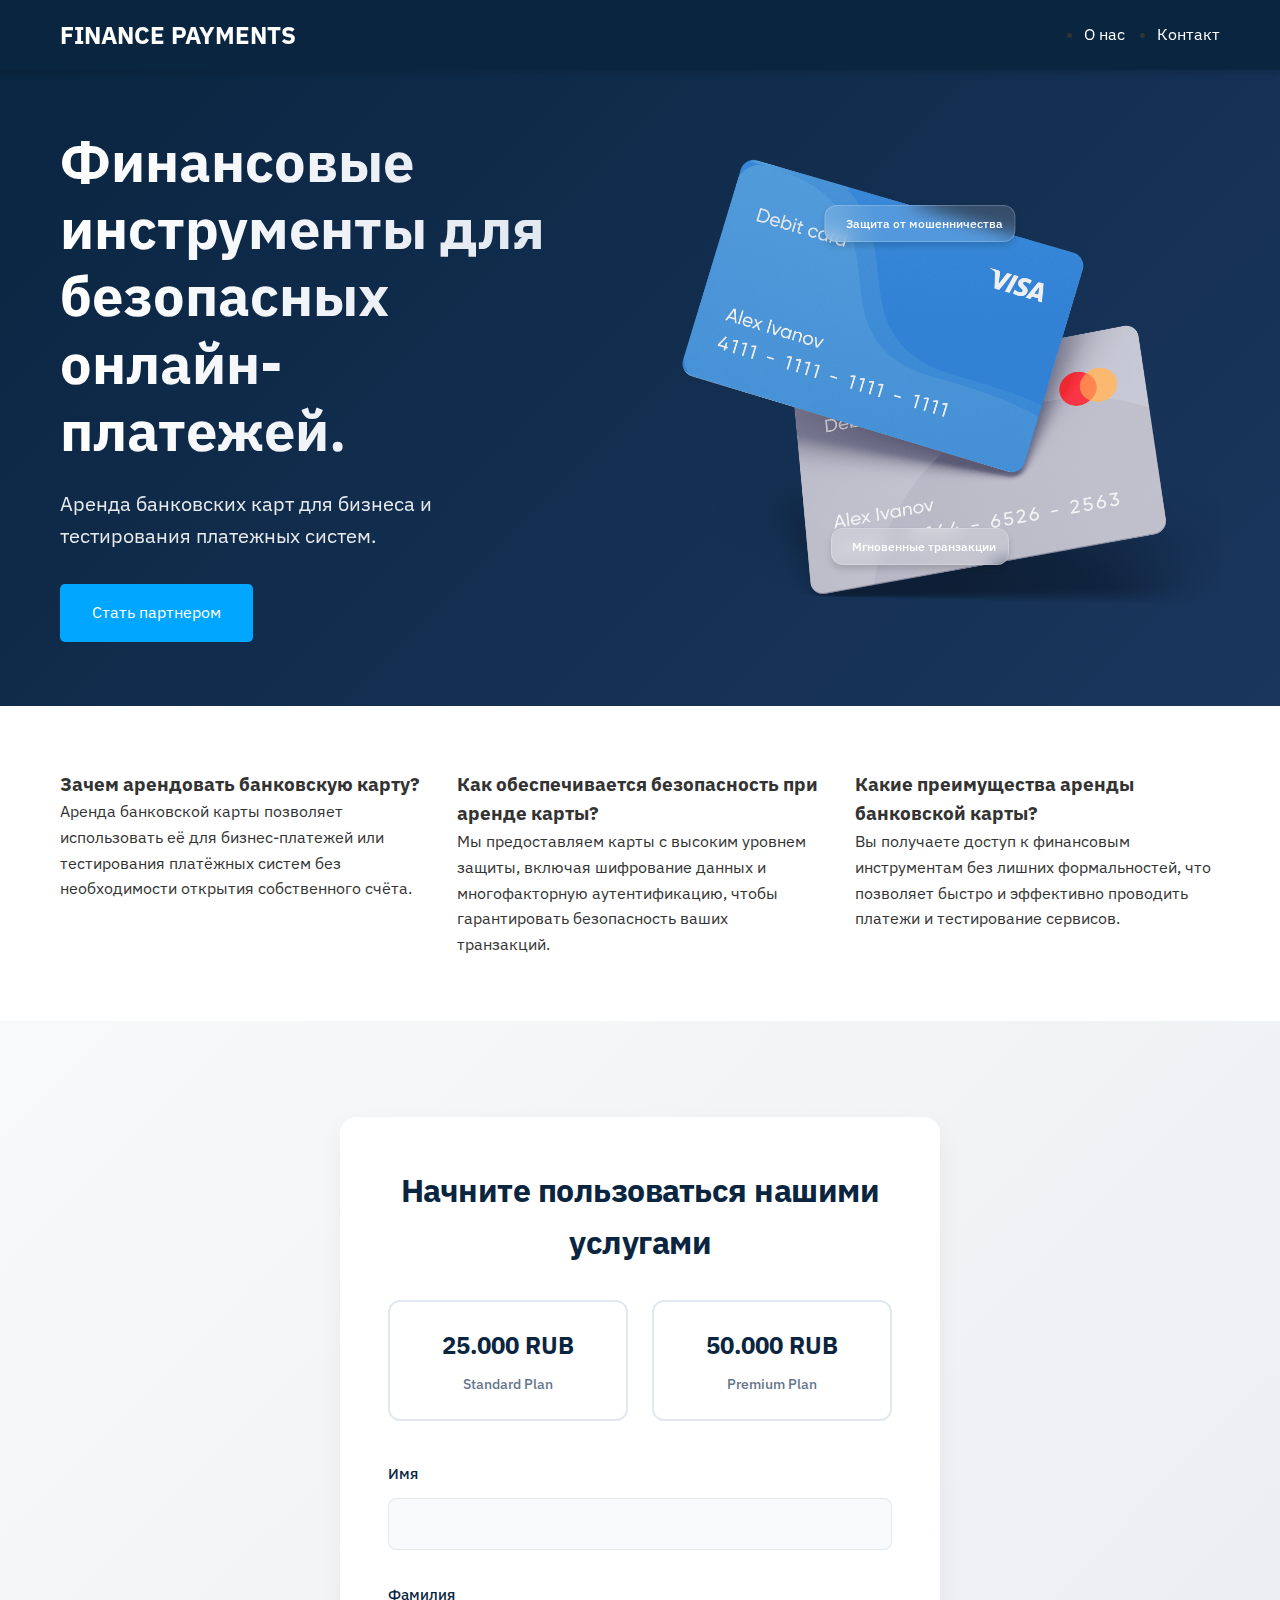
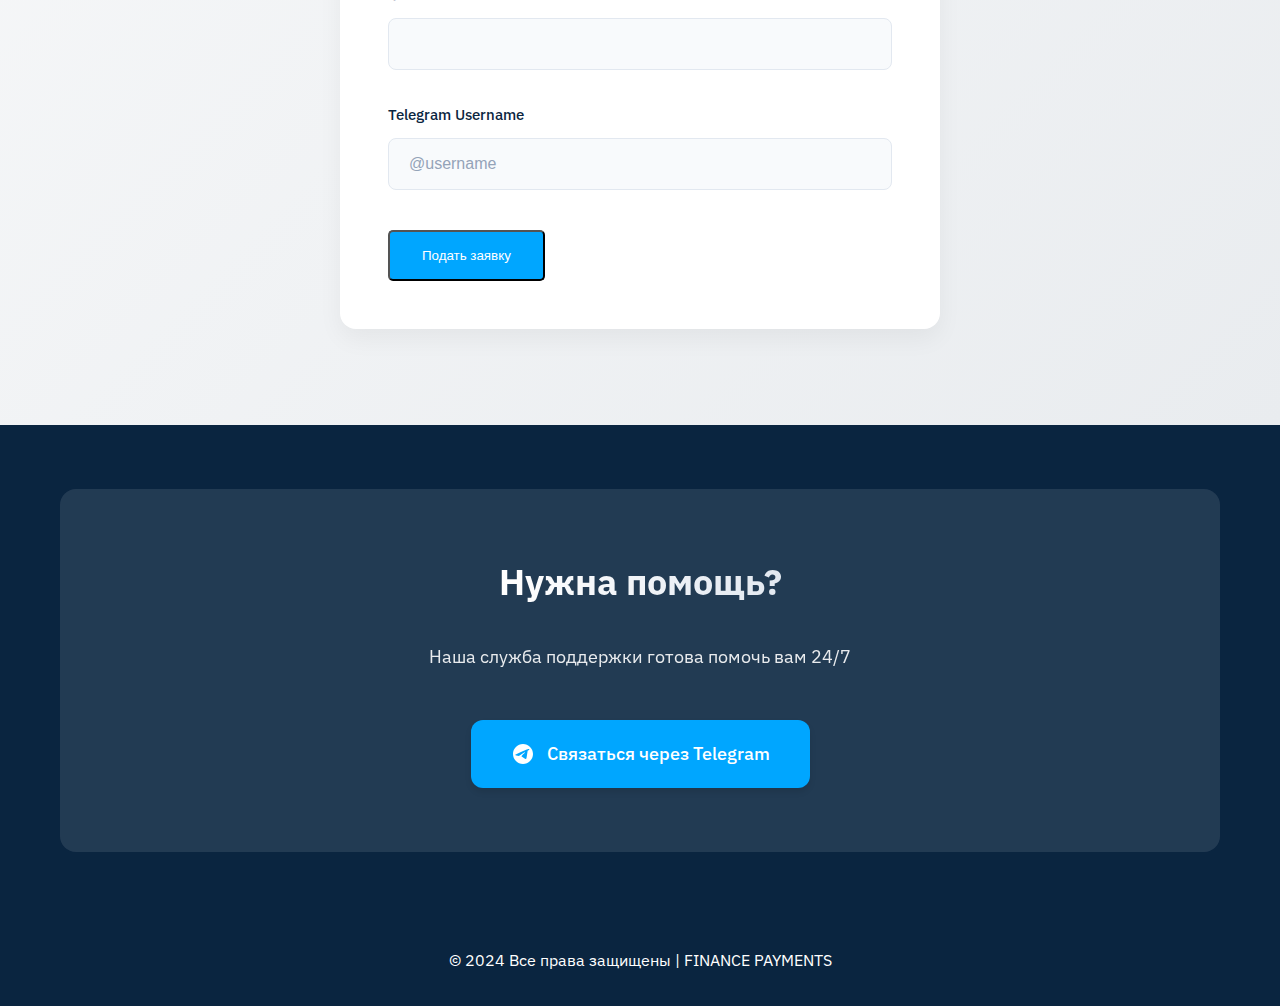
==== index.html @ 1ff68b88 "First commit" ====
<!DOCTYPE html>
<html lang="ru">
<head>
    <meta charset="UTF-8">
    <meta name="viewport" content="width=device-width, initial-scale=1.0">
    <title>FINANCE PAYMENTS - Bank Card Rental Services</title>
    <link rel="preconnect" href="https://fonts.googleapis.com">
    <link rel="preconnect" href="https://fonts.gstatic.com" crossorigin>
    <link href="https://fonts.googleapis.com/css2?family=IBM+Plex+Sans:wght@400;500;600;700&display=swap" rel="stylesheet">
    <link rel="stylesheet" href="styles.css">
</head>
<body>
    <header>
        <div class="container header-content">
            <a href="#" class="logo">FINANCE PAYMENTS</a>
            <nav>
                <ul class="nav-menu">
                    <li><a href="#benefits">О нас</a></li>
                    <li><a href="#contact">Контакт</a></li>
                </ul>
                <div class="burger-menu">
                    <svg width="24" height="24" viewBox="0 0 24 24" fill="none" stroke="white" stroke-width="2">
                        <line x1="3" y1="12" x2="21" y2="12"></line>
                        <line x1="3" y1="6" x2="21" y2="6"></line>
                        <line x1="3" y1="18" x2="21" y2="18"></line>
                    </svg>
                </div>
            </nav>
        </div>
    </header>

    <section class="hero">
        <div class="container hero-content">
            <div class="hero-text">
                <h1>Финансовые инструменты для безопасных онлайн-платежей.</h1>
                <p>Аренда банковских карт для бизнеса и тестирования платежных систем.</p>
                <a href="#signup" class="cta-button">Стать партнером</a>
            </div>
            <div class="hero-image animated">
                <img src="./images/cards.png" alt="Банковские карты">
                <div class="floating-card card-1">
                    <i class="fas fa-shield-alt"></i>
                    <span>Защита от мошенничества</span>
                </div>
                <div class="floating-card card-2">
                    <i class="fas fa-clock"></i>
                    <span>Мгновенные транзакции</span>
                </div>
            </div>
        </div>
    </section>

    <section id="benefits" class="benefits">
        <div class="container">
            <div class="benefits-grid">
                <div class="benefit-card">
                    <h3>Зачем арендовать банковскую карту?</h3>
                    <p>Аренда банковской карты позволяет использовать её для бизнес-платежей или тестирования платёжных систем без необходимости открытия собственного счёта.</p>
                </div>
                <div class="benefit-card">
                    <h3>Как обеспечивается безопасность при аренде карты?</h3>
                    <p>Мы предоставляем карты с высоким уровнем защиты, включая шифрование данных и многофакторную аутентификацию, чтобы гарантировать безопасность ваших транзакций.</p>
                </div>
                <div class="benefit-card">
                    <h3>Какие преимущества аренды банковской карты?</h3>
                    <p>Вы получаете доступ к финансовым инструментам без лишних формальностей, что позволяет быстро и эффективно проводить платежи и тестирование сервисов.</p>
                </div>
            </div>
        </div>
    </section>

    <section id="signup" class="signup">
        <div class="container">
            <div class="form-container">
                <h2>Начните пользоваться нашими услугами</h2>
                <form id="application-form">
                    <div class="amount-selector">
                        <div class="amount-option" data-amount="25000">
                            <h3>25.000 RUB</h3>
                            <p>Standard Plan</p>
                        </div>
                        <div class="amount-option" data-amount="50000">
                            <h3>50.000 RUB</h3>
                            <p>Premium Plan</p>
                        </div>
                    </div>
                    <div id="amount-error"></div>
                    <input type="hidden" id="selected-amount" name="amount" value="">

                    <div class="form-group">
                        <label for="name">Имя</label>
                        <input type="text" id="name" name="name" required>
                    </div>

                    <div class="form-group">
                        <label for="surname">Фамилия</label>
                        <input type="text" id="surname" name="surname" required>
                    </div>

                    <div class="form-group">
                        <label for="telegram">Telegram Username</label>
                        <input type="text" id="telegram" name="telegram" placeholder="@username" required>
                    </div>

                    <button type="submit" class="cta-button">Подать заявку</button>
                </form>
            </div>
        </div>
    </section>

    <section id="contact" class="support">
        <div class="container">
            <div class="support-box">
                <h2>Нужна помощь?</h2>
                <p>Наша служба поддержки готова помочь вам 24/7</p>
                <a href="https://t.me/Fpaymen" class="telegram-button">
                    <svg width="24" height="24" viewBox="0 0 24 24" fill="currentColor">
                        <path d="M12 2C6.48 2 2 6.48 2 12s4.48 10 10 10 10-4.48 10-10S17.52 2 12 2zm4.64 6.8c-.15 1.58-.8 5.42-1.13 7.19-.14.75-.42 1-.68 1.03-.58.05-1.02-.38-1.58-.75-.88-.58-1.38-.94-2.23-1.5-.99-.65-.35-1.01.22-1.59.15-.15 2.71-2.48 2.76-2.69.01-.03.01-.14-.05-.2-.06-.06-.17-.04-.24-.02-.1.02-1.77 1.13-5.01 3.31-.47.32-.9.48-1.29.47-.42-.01-1.23-.24-1.83-.44-.74-.25-1.33-.38-1.28-.81.03-.22.35-.44.96-.66 3.78-1.65 6.31-2.74 7.58-3.27 3.61-1.51 4.36-1.77 4.85-1.78.11 0 .35.03.51.14.13.1.17.23.19.33.02.12.01.24.01.24z"/>
                    </svg>
                    Связаться через Telegram
                </a>
            </div>
        </div>
    </section>
    <footer>
        <div class="container">
            <p>© 2024 Все права защищены | FINANCE PAYMENTS</p>
        </div>
    </footer>

    <script src="script.js"></script>
</body>
</html>
---- styles.css ----
:root {
  --primary-color: #0a2540;
  --secondary-color: #ffffff;
  --accent-color: #00a6ff;
  --text-color: #333333;
  --shadow: 0 4px 6px rgba(0, 0, 0, 0.1);
  --transition: all 0.3s ease;
}

* {
  margin: 0;
  padding: 0;
  box-sizing: border-box;
}

body {
  font-family: 'IBM Plex Sans', sans-serif;
  line-height: 1.6;
  color: var(--text-color);
}

.container {
  max-width: 1200px;
  margin: 0 auto;
  padding: 0 20px;
}

/* Header */
header {
  background-color: var(--primary-color);
  padding: 1rem 0;
  position: fixed;
  width: 100%;
  top: 0;
  z-index: 1000;
  box-shadow: var(--shadow);
}

.header-content {
  display: flex;
  justify-content: space-between;
  align-items: center;
}

.logo {
  color: var(--secondary-color);
  font-size: 1.5rem;
  font-weight: 700;
  text-decoration: none;
}

.nav-menu {
  display: flex;
  gap: 2rem;
}

.nav-menu a {
  color: var(--secondary-color);
  text-decoration: none;
  transition: var(--transition);
}

.nav-menu a:hover {
  color: var(--accent-color);
}

.burger-menu {
  display: none;
  cursor: pointer;
}

/* Hero Section */
.hero {
  background-color: var(--primary-color);
  background: linear-gradient(135deg, var(--primary-color) 0%, #1a365d 100%);
  color: var(--secondary-color);
  padding: 8rem 0 4rem;
  overflow: hidden;
}

.hero-content {
  display: grid;
  grid-template-columns: 1.2fr 0.8fr;
  gap: 4rem;
  align-items: center;
  position: relative;
}

.hero-text h1 {
  font-size: 3.5rem;
  margin-bottom: 1.5rem;
  line-height: 1.2;
  font-weight: 700;
  background: linear-gradient(90deg, #ffffff 0%, #e2e8f0 100%);
  -webkit-background-clip: text;
  -webkit-text-fill-color: transparent;
  background-clip: text;
}

.hero-text p {
  font-size: 1.25rem;
  margin-bottom: 2rem;
  opacity: 0.9;
}

.cta-button {
  display: inline-block;
  padding: 1rem 2rem;
  background-color: var(--accent-color);
  color: var(--secondary-color);
  text-decoration: none;
  border-radius: 5px;
  transition: var(--transition);
}

.cta-button:hover {
  transform: translateY(-2px);
  box-shadow: var(--shadow);
}

/* Benefits Section */
.benefits {
  padding: 4rem 0;
  background-color: var(--secondary-color);
}

.benefits-grid {
  display: grid;
  grid-template-columns: repeat(3, 1fr);
  gap: 2rem;
}

/* Основной контейнер */
.hero-image {
    position: relative;
    width: 600px; /* Фиксируем размер */
    height: 400px;
    margin: 0 auto; /* Центрируем */
    display: flex;
    justify-content: center;
    align-items: center;
    animation: float 6s ease-in-out infinite;
}

.hero-image img {
    width: 100%;
    height: auto;
    border-radius: 10px;
}

/* Плавающие карточки */
.floating-card {
    position: absolute;
    background: rgba(255, 255, 255, 0.15);
    backdrop-filter: blur(8px);
    padding: 12px 18px;
    border-radius: 12px;
    display: flex;
    align-items: center;
    gap: 8px;
    box-shadow: 0 4px 6px rgba(0, 0, 0, 0.15);
    border: 1px solid rgba(255, 255, 255, 0.2);
    z-index: 3;
    font-size: 14px;
    font-weight: 500;
    white-space: nowrap;
    transition: transform 0.3s ease-in-out, background 0.3s;
}

.floating-card i {
    font-size: 20px;
    color: #007bff;
}

.card-1 {
    top: 10%;
    left: 10%;
    animation-delay: 0s;
}

.card-2 {
    bottom: 15%;
    right: 10%;
    animation-delay: 1.5s;
}

@keyframes float {
    0% { transform: translateY(0); }
    50% { transform: translateY(-10px); }
    100% { transform: translateY(0); }
}



/* Application Form */
.signup {
  padding: 6rem 0;
  background: linear-gradient(135deg, #f8f9fa 0%, #e9ecef 100%);
}

.form-container {
  max-width: 600px;
  margin: 0 auto;
  padding: 3rem;
  background-color: #fff;
  border-radius: 16px;
  box-shadow: 0 10px 25px rgba(0, 0, 0, 0.05);
}

.form-container h2 {
  color: var(--primary-color);
  font-size: 2rem;
  font-weight: 700;
  margin-bottom: 2rem;
  text-align: center;
  letter-spacing: -0.5px;
}

.form-group {
  margin-bottom: 2rem;
}

.form-group:last-of-type {
  margin-bottom: 2.5rem;
}

.form-group label {
  display: block;
  margin-bottom: 0.75rem;
  color: var(--primary-color);
  font-weight: 500;
  font-size: 0.95rem;
}

.form-group input {
  width: 100%;
  padding: 1rem 1.25rem;
  border: 1.5px solid #e2e8f0;
  border-radius: 8px;
  transition: var(--transition);
  font-size: 1rem;
  color: var(--primary-color);
  background-color: #f8fafc;
}

.form-group input::placeholder {
  color: #94a3b8;
}

.form-group input:hover {
  border-color: #cbd5e1;
  background-color: #fff;
}

.form-group input:focus {
  outline: none;
  border-color: var(--accent-color);
  background-color: #fff;
  box-shadow: 0 0 0 4px rgba(0, 166, 255, 0.1);
}

.amount-selector {
  display: grid;
  grid-template-columns: repeat(auto-fit, minmax(200px, 1fr));
  gap: 1.5rem;
  margin-bottom: 2.5rem;
  width: 100%;
}

.amount-option {
  width: 100%;
  min-height: 120px;
  padding: 1.5rem;
  text-align: center;
  border: 2px solid #e2e8f0;
  border-radius: 12px;
  cursor: pointer;
  transition: var(--transition);
  position: relative;
  overflow: hidden;
  display: flex;
  flex-direction: column;
  justify-content: center;
  align-items: center;
  gap: 0.5rem;
}

.amount-option:hover {
  border-color: var(--accent-color);
  background-color: rgba(0, 166, 255, 0.02);
}

.amount-option h3 {
  font-size: clamp(1.25rem, 4vw, 1.5rem);
  font-weight: 700;
  color: var(--primary-color);
  margin: 0;
  white-space: nowrap;
}

.amount-option p {
  color: #64748b;
  font-size: clamp(0.85rem, 2vw, 0.9rem);
  font-weight: 500;
  margin: 0;
  white-space: nowrap;
}

.amount-option.selected {
  border-color: var(--accent-color);
  background-color: rgba(0, 166, 255, 0.05);
  box-shadow: 0 4px 12px rgba(0, 166, 255, 0.1);
}

.amount-option.selected::before {
  content: '✓';
  position: absolute;
  top: 0.5rem;
  right: 0.5rem;
  width: 20px;
  height: 20px;
  background: var(--accent-color);
  color: white;
  border-radius: 50%;
  display: flex;
  align-items: center;
  justify-content: center;
  font-size: 12px;
}

/* Form Messages */
.error-message {
  color: #dc2626;
  font-size: 0.875rem;
  margin-top: 0.75rem;
  display: flex;
  align-items: center;
  gap: 0.5rem;
}

.error-message::before {
  content: '!';
  display: inline-flex;
  align-items: center;
  justify-content: center;
  width: 16px;
  height: 16px;
  background-color: #fee2e2;
  color: #dc2626;
  border-radius: 50%;
  font-size: 12px;
  font-weight: bold;
}

.success-message {
  background-color: #ecfdf5;
  color: #059669;
  padding: 1rem 1.25rem;
  border-radius: 8px;
  margin-top: 1.5rem;
  text-align: center;
  font-weight: 500;
  border: 1.5px solid #a7f3d0;
  display: flex;
  align-items: center;
  justify-content: center;
  gap: 0.5rem;
}

.success-message::before {
  content: '✓';
  display: inline-flex;
  align-items: center;
  justify-content: center;
  width: 20px;
  height: 20px;
  background-color: #059669;
  color: white;
  border-radius: 50%;
  font-size: 12px;
}

/* Support Section */
.support {
  padding: 4rem 0;
  background-color: var(--primary-color);
  color: var(--secondary-color);
}

.support-box {
  text-align: center;
  padding: 4rem 3rem;
  background-color: rgba(255, 255, 255, 0.1);
  border-radius: 16px;
  display: flex;
  flex-direction: column;
  align-items: center;
  gap: 2rem;
}

.support-box h2 {
  font-size: 2.25rem;
  font-weight: 700;
  margin: 0;
  background: linear-gradient(90deg, #ffffff 0%, #e2e8f0 100%);
  -webkit-background-clip: text;
  -webkit-text-fill-color: transparent;
  background-clip: text;
}

.support-box p {
  font-size: 1.125rem;
  margin: 0;
  opacity: 0.9;
}

.telegram-button {
  display: inline-flex;
  align-items: center;
  justify-content: center;
  gap: 0.75rem;
  padding: 1.25rem 2.5rem;
  margin-top: 1rem;
  background-color: var(--accent-color);
  color: var(--secondary-color);
  text-decoration: none;
  border-radius: 12px;
  transition: var(--transition);
  width: fit-content;
  min-width: 240px;
  font-weight: 500;
  font-size: 1.125rem;
  white-space: nowrap;
  box-shadow: 0 4px 6px rgba(0, 0, 0, 0.1);
}

.telegram-button:hover {
  transform: translateY(-2px);
  box-shadow: 0 8px 12px rgba(0, 0, 0, 0.15);
  background-color: #0095e6;
}

/* Footer */
footer {
  background-color: var(--primary-color);
  color: var(--secondary-color);
  padding: 2rem 0;
  text-align: center;
}

/* Responsive Design */
@media (max-width: 768px) {
  .form-container {
    padding: 2rem;
  }

  .amount-selector {
    grid-template-columns: 1fr;
  }

  .amount-option {
    min-height: 100px;
    padding: 1.25rem;
  }

  .support-box {
    padding: 3rem 1.5rem;
    gap: 1.5rem;
  }

  .support-box h2 {
    font-size: 1.75rem;
  }

  .support-box p {
    font-size: 1rem;
  }

  .telegram-button {
    width: 100%;
    padding: 1.125rem 1.5rem;
    font-size: 1rem;
    min-width: unset;
    margin-top: 0.5rem;
  }

  .nav-menu {
    display: none;
  }

  .nav-menu.active {
    display: flex;
    flex-direction: column;
    position: absolute;
    top: 100%;
    left: 0;
    right: 0;
    background-color: var(--primary-color);
    padding: 1rem;
    z-index: 1000;
  }

  .burger-menu {
    display: block;
  }

  .hero-content {
    display: flex;
    flex-direction: column;
    text-align: center;
    align-items: center;
    gap: 2rem;
  }

  .hero-text h1 {
    font-size: clamp(1.8rem, 5vw, 3.5rem);
    max-width: 100%; /* Позволяет тексту переноситься */
  word-wrap: break-word; /* Перенос длинных слов */
  text-align: center; /* Выравнивание по центру на мобильных */
  }

  .hero-image {
    max-width: 90%;
    max-width: 300px;
    height: auto;
    margin: 0 auto; /* Центрируем */
    display: flex;
    justify-content: center;
  }

  .benefits-grid {
    grid-template-columns: 1fr;
  }
}

/* Animations */
@keyframes fadeIn {
  from {
    opacity: 0;
    transform: translateY(20px);
  }
  to {
    opacity: 1;
    transform: translateY(0);
  }
}

.fade-in {
  animation: fadeIn 0.6s ease forwards;
}

.floating-card {
    font-size: 12px;
    padding: 8px 12px;
  }

  .card-1 {
    top: 5%;
    left: 50%;
    transform: translateX(-50%);
  }

  .card-2 {
    bottom: 5%;
    right: 50%;
    transform: translateX(50%);
  }
}
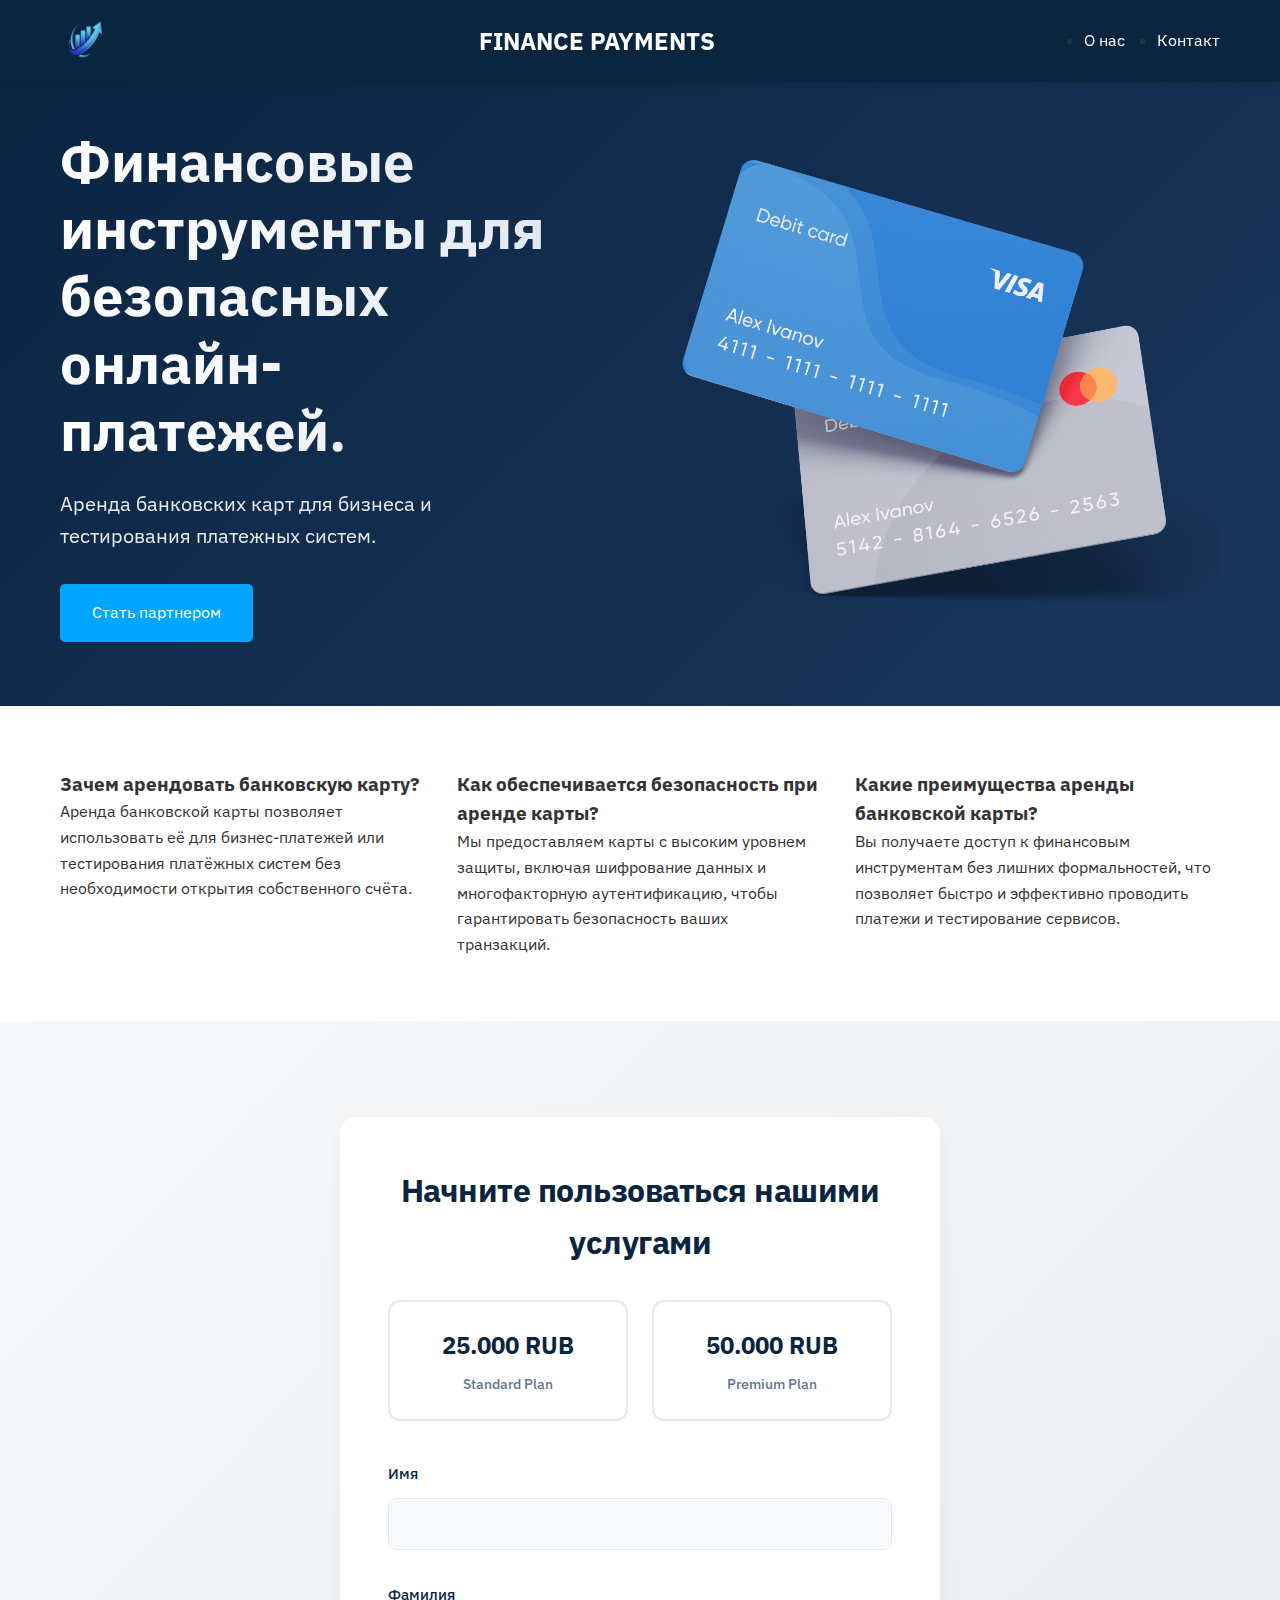
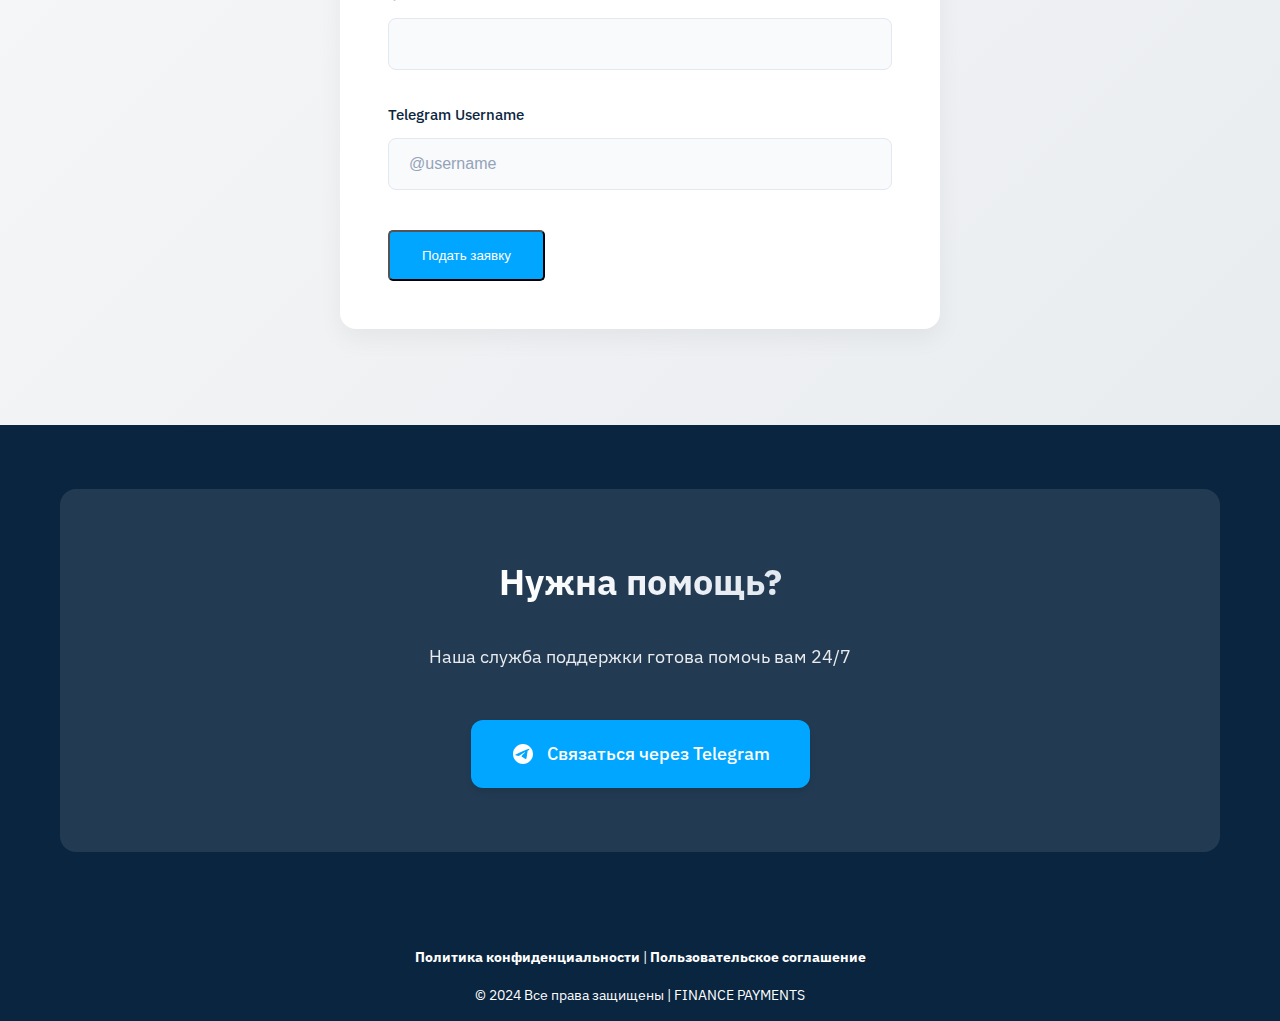
==== commit 3fe06cd1: "Исправил конфликты" ====
--- a/index.html
+++ b/index.html
@@ -8,10 +8,14 @@
     <link rel="preconnect" href="https://fonts.gstatic.com" crossorigin>
     <link href="https://fonts.googleapis.com/css2?family=IBM+Plex+Sans:wght@400;500;600;700&display=swap" rel="stylesheet">
     <link rel="stylesheet" href="styles.css">
+    <link rel="icon" type="image/x-icon" href="favicon.ico">
+
 </head>
 <body>
     <header>
         <div class="container header-content">
+            <img src="logo_transparent.png" alt="Логотип" width="50">
+
             <a href="#" class="logo">FINANCE PAYMENTS</a>
             <nav>
                 <ul class="nav-menu">
@@ -38,14 +42,6 @@
             </div>
             <div class="hero-image animated">
                 <img src="./images/cards.png" alt="Банковские карты">
-                <div class="floating-card card-1">
-                    <i class="fas fa-shield-alt"></i>
-                    <span>Защита от мошенничества</span>
-                </div>
-                <div class="floating-card card-2">
-                    <i class="fas fa-clock"></i>
-                    <span>Мгновенные транзакции</span>
-                </div>
             </div>
         </div>
     </section>
@@ -123,6 +119,10 @@
         </div>
     </section>
     <footer>
+        <footer>
+    <p><a href="privacy-policy.html">Политика конфиденциальности</a> | <a href="terms-of-service.html">Пользовательское соглашение</a></p>
+        </footer>
+
         <div class="container">
             <p>© 2024 Все права защищены | FINANCE PAYMENTS</p>
         </div>
--- a/styles.css
+++ b/styles.css
@@ -146,48 +146,6 @@
     width: 100%;
     height: auto;
     border-radius: 10px;
-}
-
-/* Плавающие карточки */
-.floating-card {
-    position: absolute;
-    background: rgba(255, 255, 255, 0.15);
-    backdrop-filter: blur(8px);
-    padding: 12px 18px;
-    border-radius: 12px;
-    display: flex;
-    align-items: center;
-    gap: 8px;
-    box-shadow: 0 4px 6px rgba(0, 0, 0, 0.15);
-    border: 1px solid rgba(255, 255, 255, 0.2);
-    z-index: 3;
-    font-size: 14px;
-    font-weight: 500;
-    white-space: nowrap;
-    transition: transform 0.3s ease-in-out, background 0.3s;
-}
-
-.floating-card i {
-    font-size: 20px;
-    color: #007bff;
-}
-
-.card-1 {
-    top: 10%;
-    left: 10%;
-    animation-delay: 0s;
-}
-
-.card-2 {
-    bottom: 15%;
-    right: 10%;
-    animation-delay: 1.5s;
-}
-
-@keyframes float {
-    0% { transform: translateY(0); }
-    50% { transform: translateY(-10px); }
-    100% { transform: translateY(0); }
 }
 
 
@@ -549,20 +507,24 @@
   animation: fadeIn 0.6s ease forwards;
 }
 
-.floating-card {
-    font-size: 12px;
-    padding: 8px 12px;
-  }
-
-  .card-1 {
-    top: 5%;
-    left: 50%;
-    transform: translateX(-50%);
-  }
-
-  .card-2 {
-    bottom: 5%;
-    right: 50%;
-    transform: translateX(50%);
-  }
-}+footer {
+    background-color: #0a2540; /* Тёмный фон */
+    color: #fff; /* Белый текст */
+    text-align: center; /* Выравнивание по центру */
+    padding: 15px 10px; /* Внутренние отступы */
+    font-size: 14px; /* Размер шрифта */
+    position: relative; /* Чтобы футер не перекрывался */
+    bottom: 0;
+    width: 100%;
+}
+
+footer a {
+    color: #fff; /* Голубой цвет ссылок */
+    text-decoration: none; /* Убираем подчеркивание */
+    font-weight: bold;
+}
+
+footer a:hover {
+    text-decoration: underline; /* Подчеркивание при наведении */
+    color: #00aaff; /* Изменение цвета при наведении */
+}
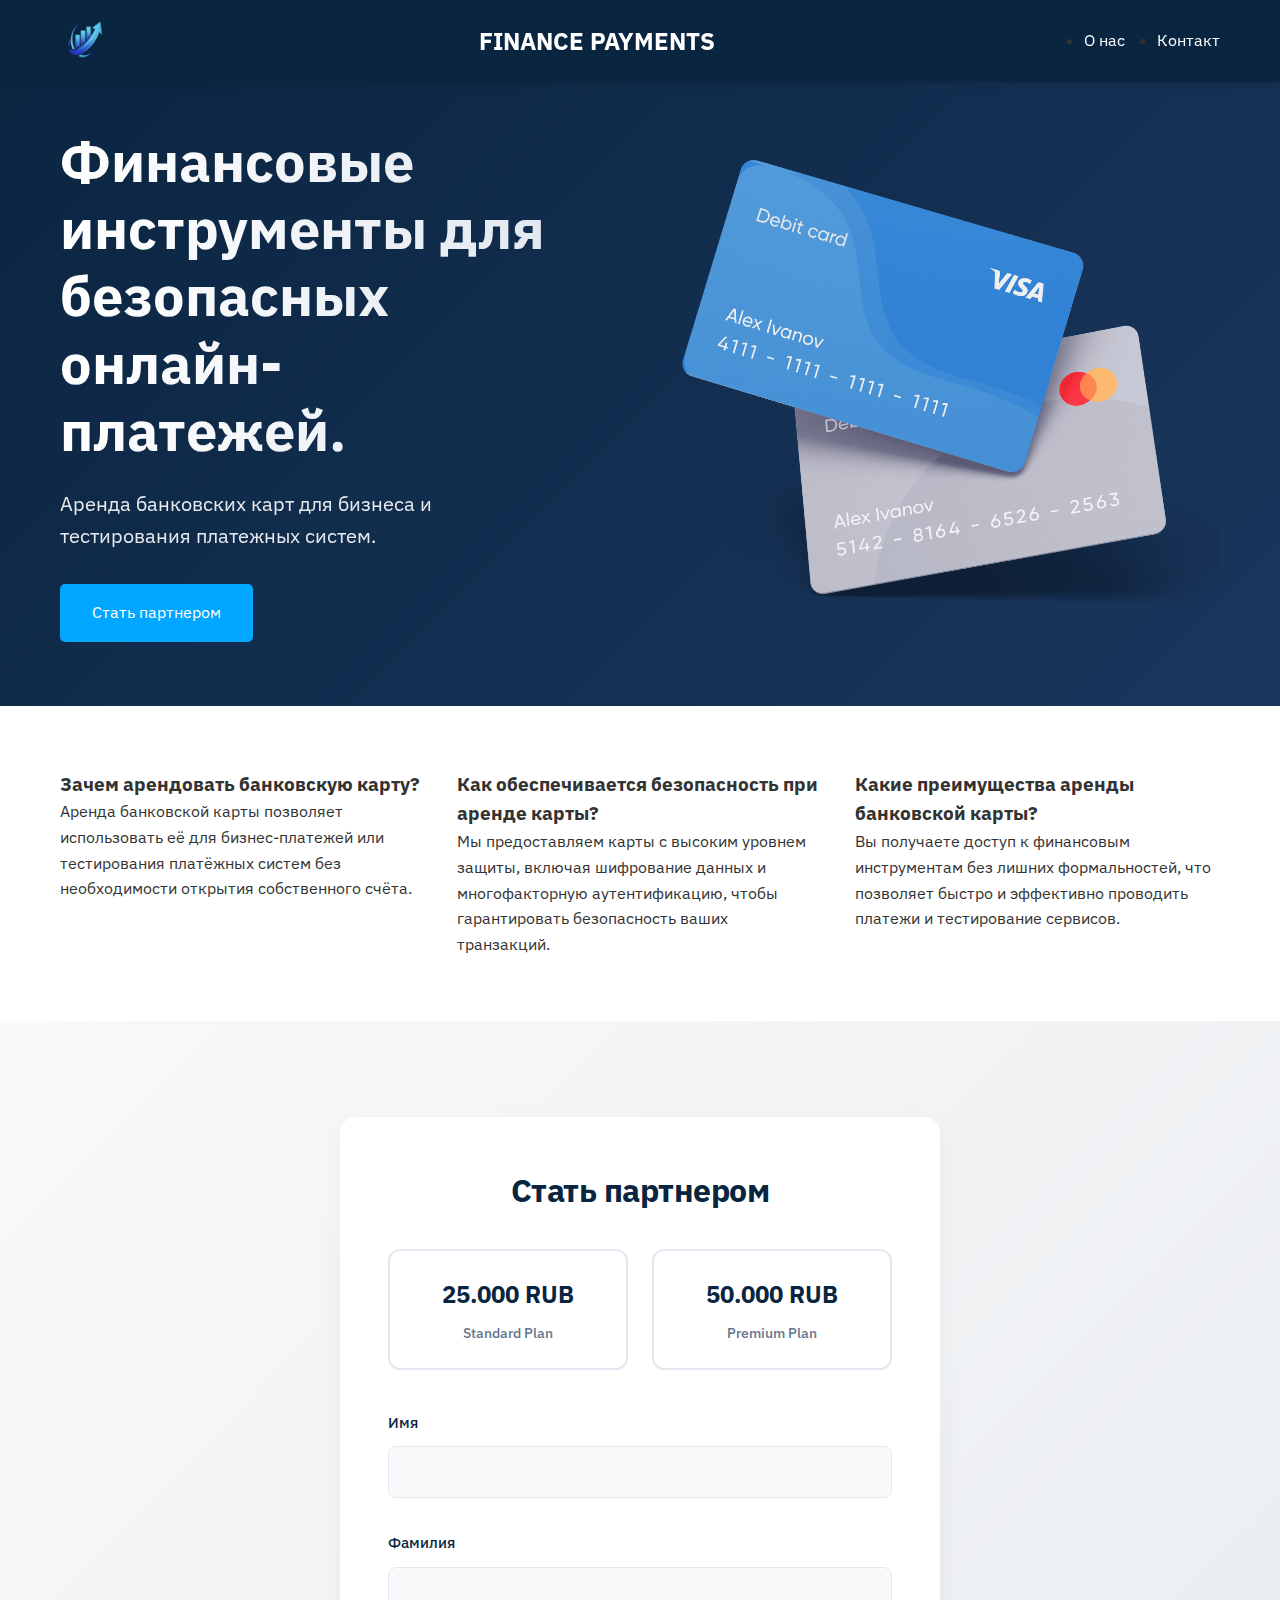
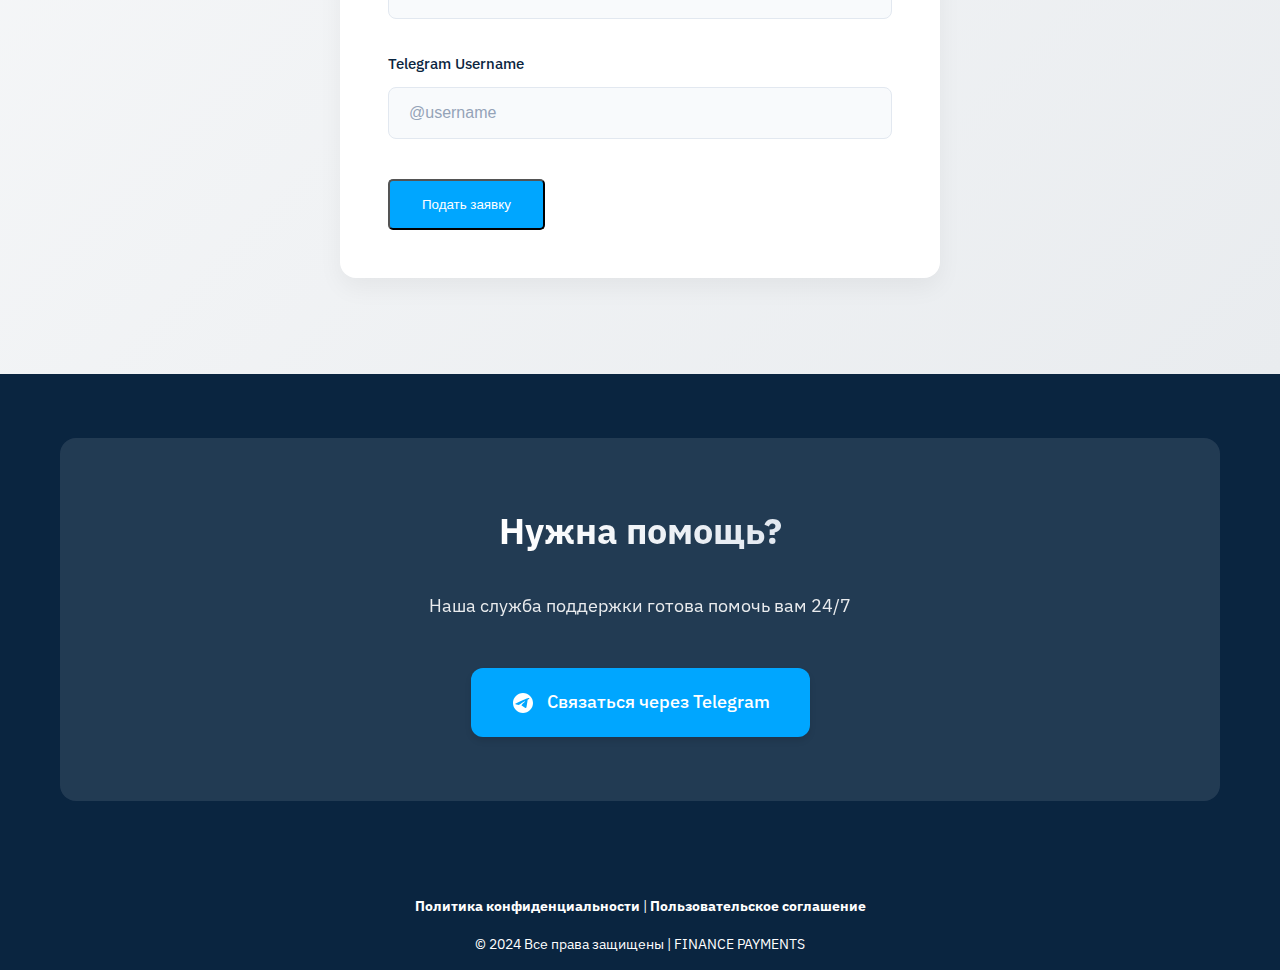
==== commit a2303f11: "index.html" ====
--- a/index.html
+++ b/index.html
@@ -68,7 +68,7 @@
     <section id="signup" class="signup">
         <div class="container">
             <div class="form-container">
-                <h2>Начните пользоваться нашими услугами</h2>
+                <h2>Стать партнером</h2>
                 <form id="application-form">
                     <div class="amount-selector">
                         <div class="amount-option" data-amount="25000">
@@ -130,4 +130,4 @@
 
     <script src="script.js"></script>
 </body>
-</html>+</html>
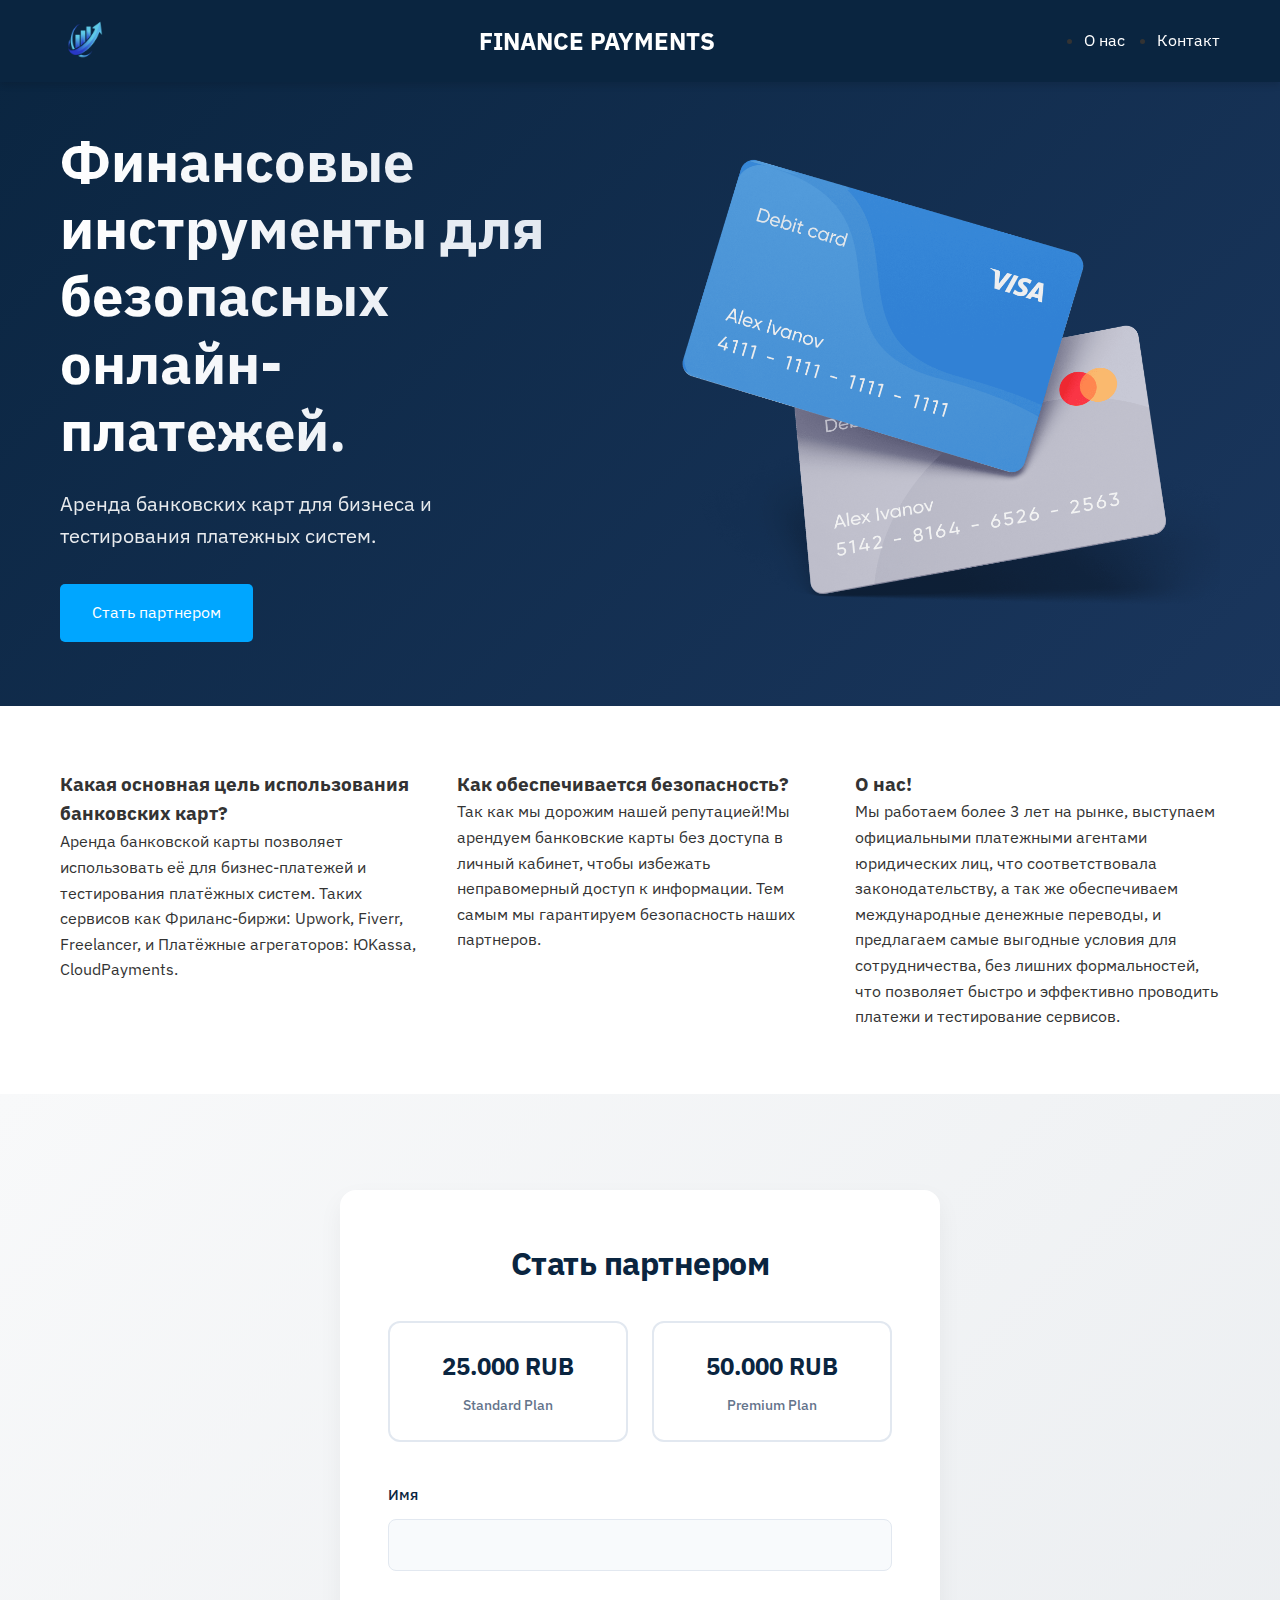
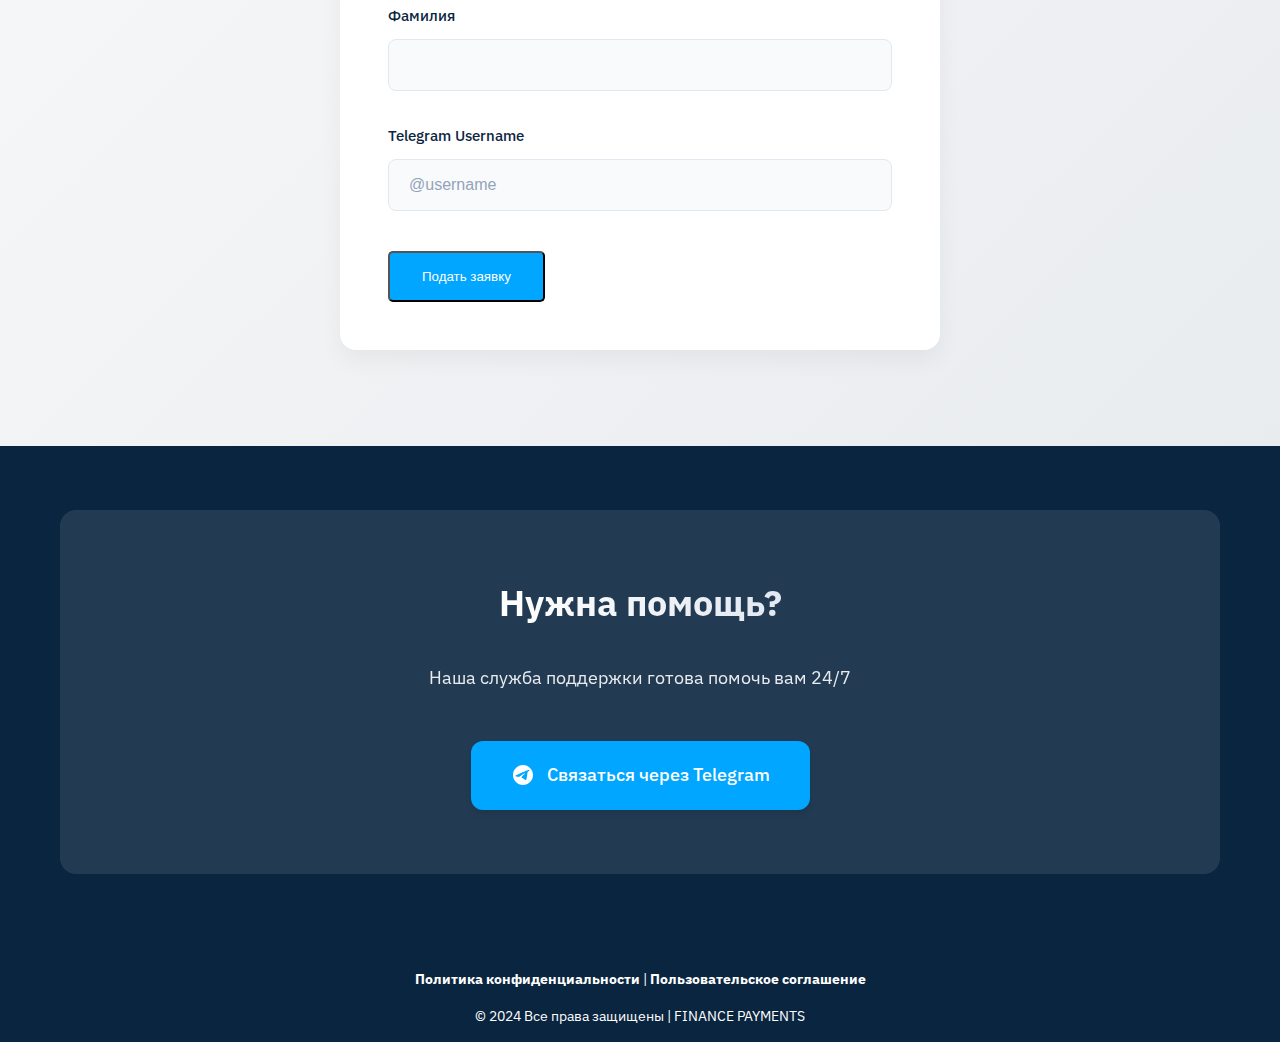
==== commit aebc42f3: "Update index.html" ====
--- a/index.html
+++ b/index.html
@@ -50,16 +50,16 @@
         <div class="container">
             <div class="benefits-grid">
                 <div class="benefit-card">
-                    <h3>Зачем арендовать банковскую карту?</h3>
-                    <p>Аренда банковской карты позволяет использовать её для бизнес-платежей или тестирования платёжных систем без необходимости открытия собственного счёта.</p>
+                    <h3>Какая основная цель использования банковских карт?</h3>
+                    <p>Аренда банковской карты позволяет использовать её для бизнес-платежей и тестирования платёжных систем. Таких сервисов как Фриланс-биржи: Upwork, Fiverr, Freelancer, и Платёжные агрегаторов: ЮKassa, CloudPayments.</p>
                 </div>
                 <div class="benefit-card">
-                    <h3>Как обеспечивается безопасность при аренде карты?</h3>
-                    <p>Мы предоставляем карты с высоким уровнем защиты, включая шифрование данных и многофакторную аутентификацию, чтобы гарантировать безопасность ваших транзакций.</p>
+                    <h3>Как обеспечивается безопасность?</h3>
+                    <p>Так как мы дорожим нашей репутацией!Мы арендуем банковские карты без доступа в личный кабинет, чтобы избежать неправомерный доступ к информации. Тем самым мы гарантируем безопасность наших партнеров.</p>
                 </div>
                 <div class="benefit-card">
-                    <h3>Какие преимущества аренды банковской карты?</h3>
-                    <p>Вы получаете доступ к финансовым инструментам без лишних формальностей, что позволяет быстро и эффективно проводить платежи и тестирование сервисов.</p>
+                    <h3>О нас!</h3>
+                    <p>Мы работаем более 3 лет на рынке, выступаем официальными платежными агентами юридических лиц, что соответствовала законодательству, а так же обеспечиваем международные денежные переводы, и предлагаем самые выгодные условия для сотрудничества, без лишних формальностей, что позволяет быстро и эффективно проводить платежи и тестирование сервисов.</p>
                 </div>
             </div>
         </div>
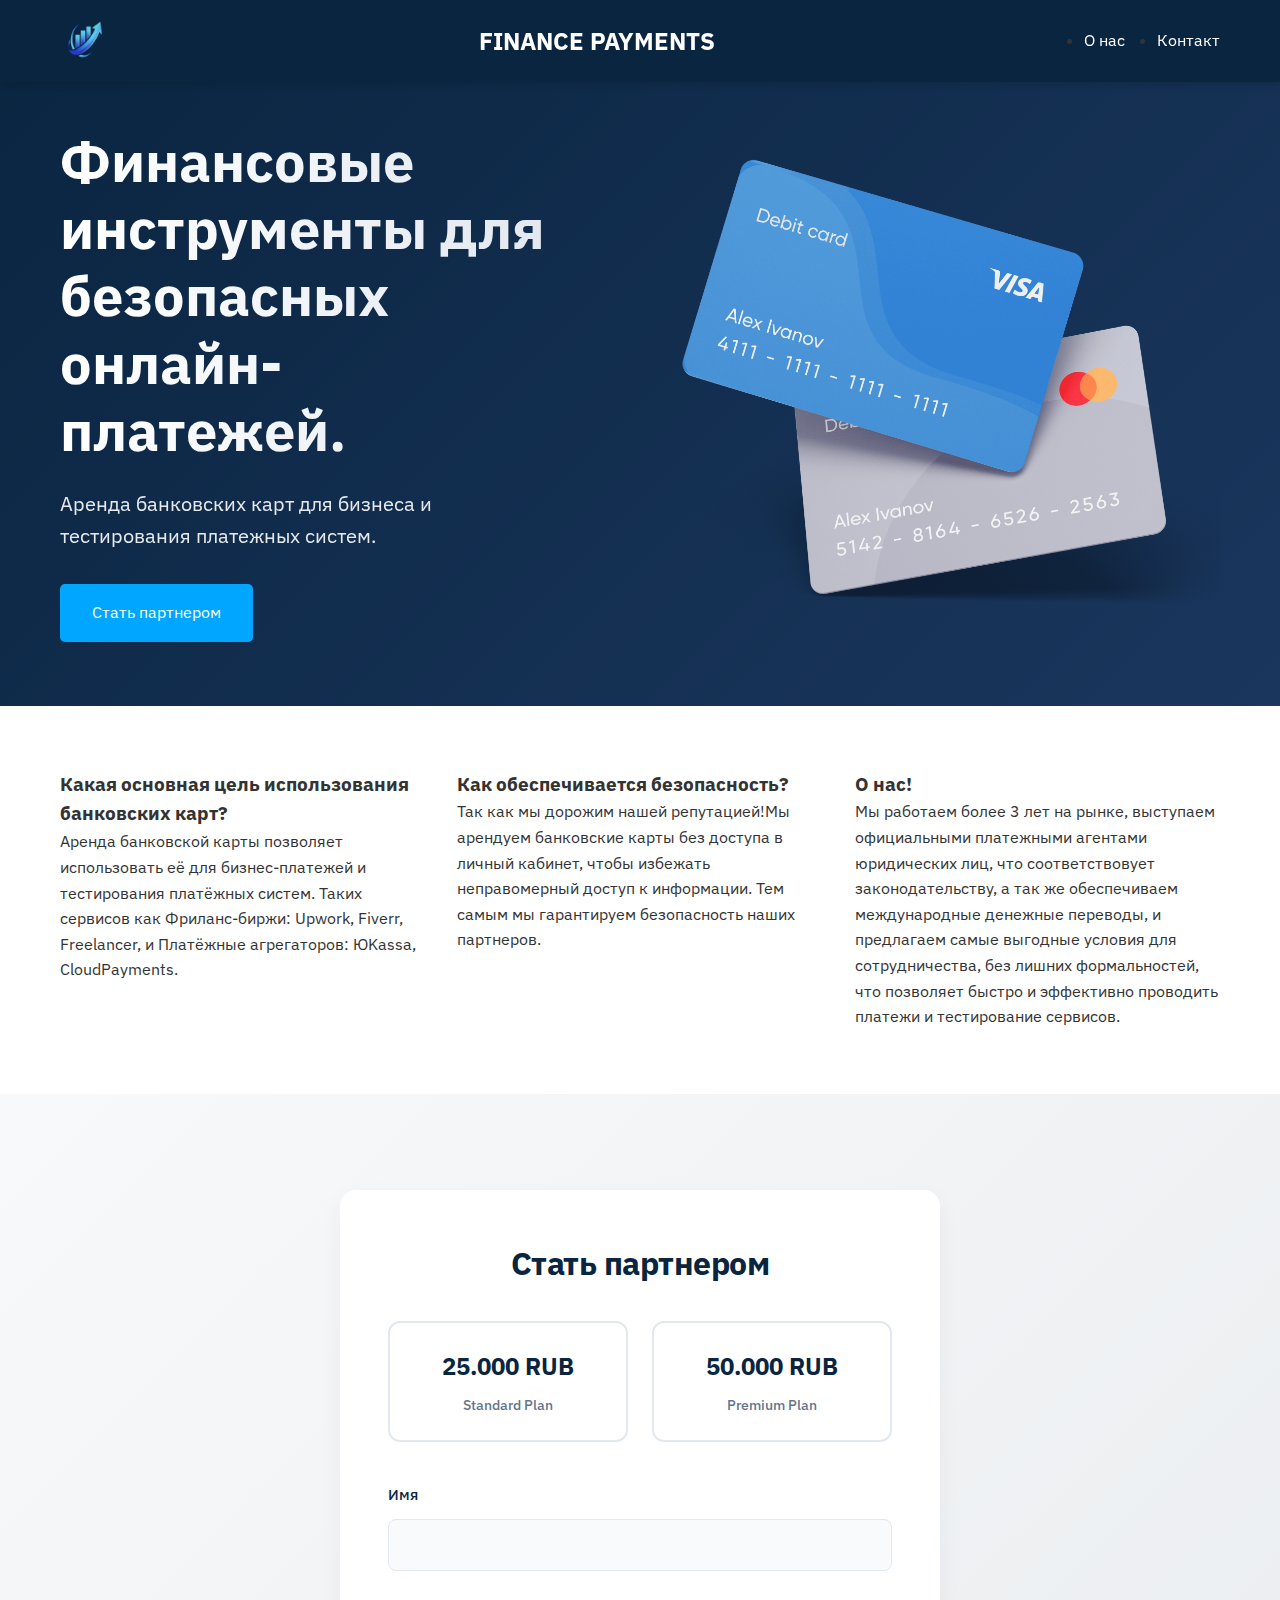
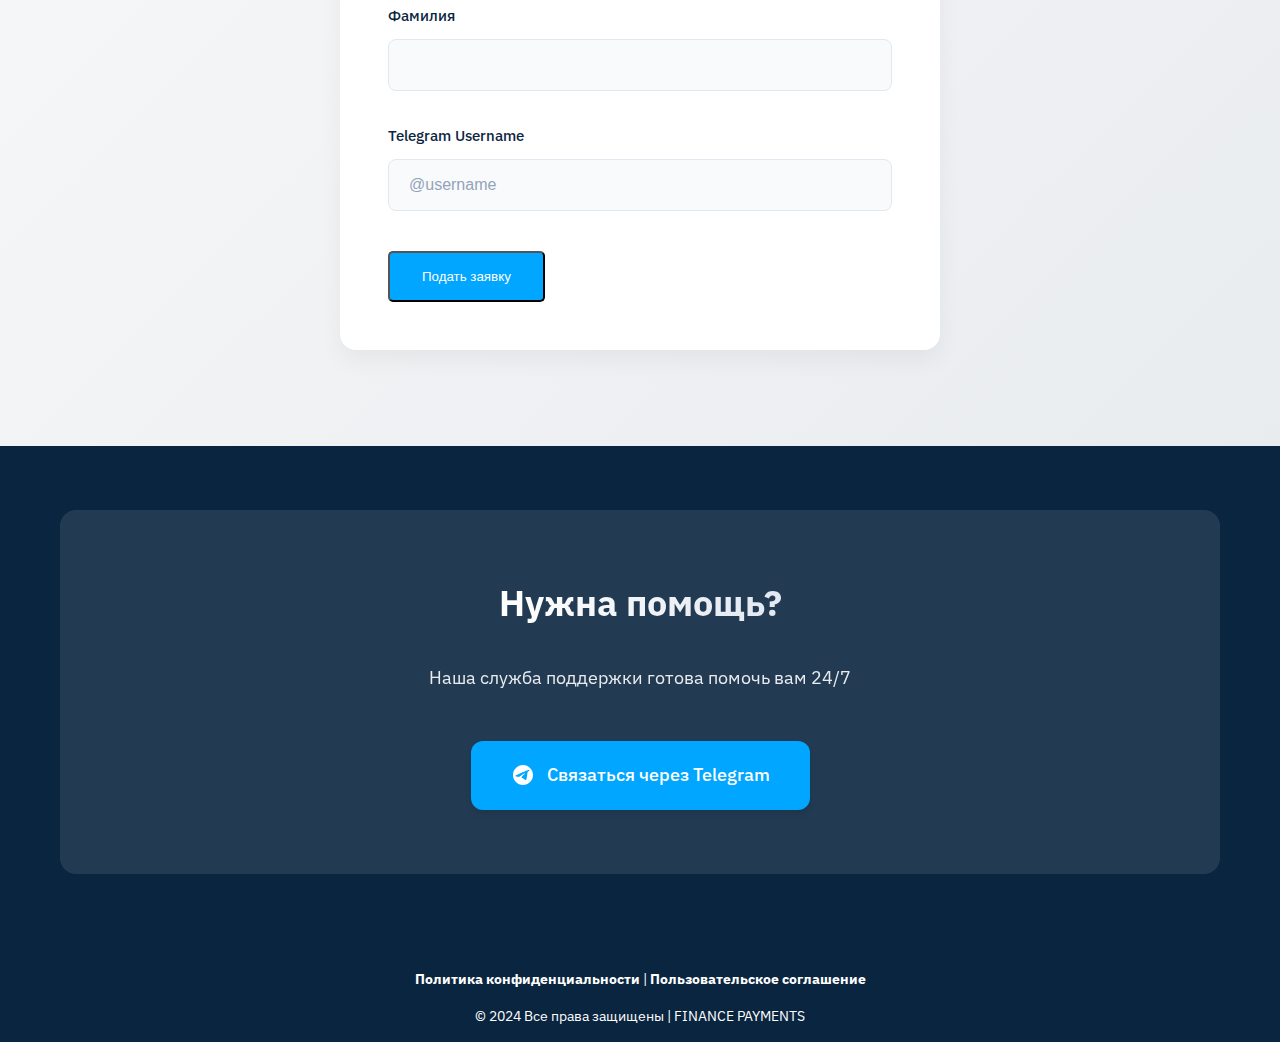
==== commit 46c93601: "Update index.html" ====
--- a/index.html
+++ b/index.html
@@ -59,7 +59,7 @@
                 </div>
                 <div class="benefit-card">
                     <h3>О нас!</h3>
-                    <p>Мы работаем более 3 лет на рынке, выступаем официальными платежными агентами юридических лиц, что соответствовала законодательству, а так же обеспечиваем международные денежные переводы, и предлагаем самые выгодные условия для сотрудничества, без лишних формальностей, что позволяет быстро и эффективно проводить платежи и тестирование сервисов.</p>
+                    <p>Мы работаем более 3 лет на рынке, выступаем официальными платежными агентами юридических лиц, что соответствовует законодательству, а так же обеспечиваем международные денежные переводы, и предлагаем самые выгодные условия для сотрудничества, без лишних формальностей, что позволяет быстро и эффективно проводить платежи и тестирование сервисов.</p>
                 </div>
             </div>
         </div>
